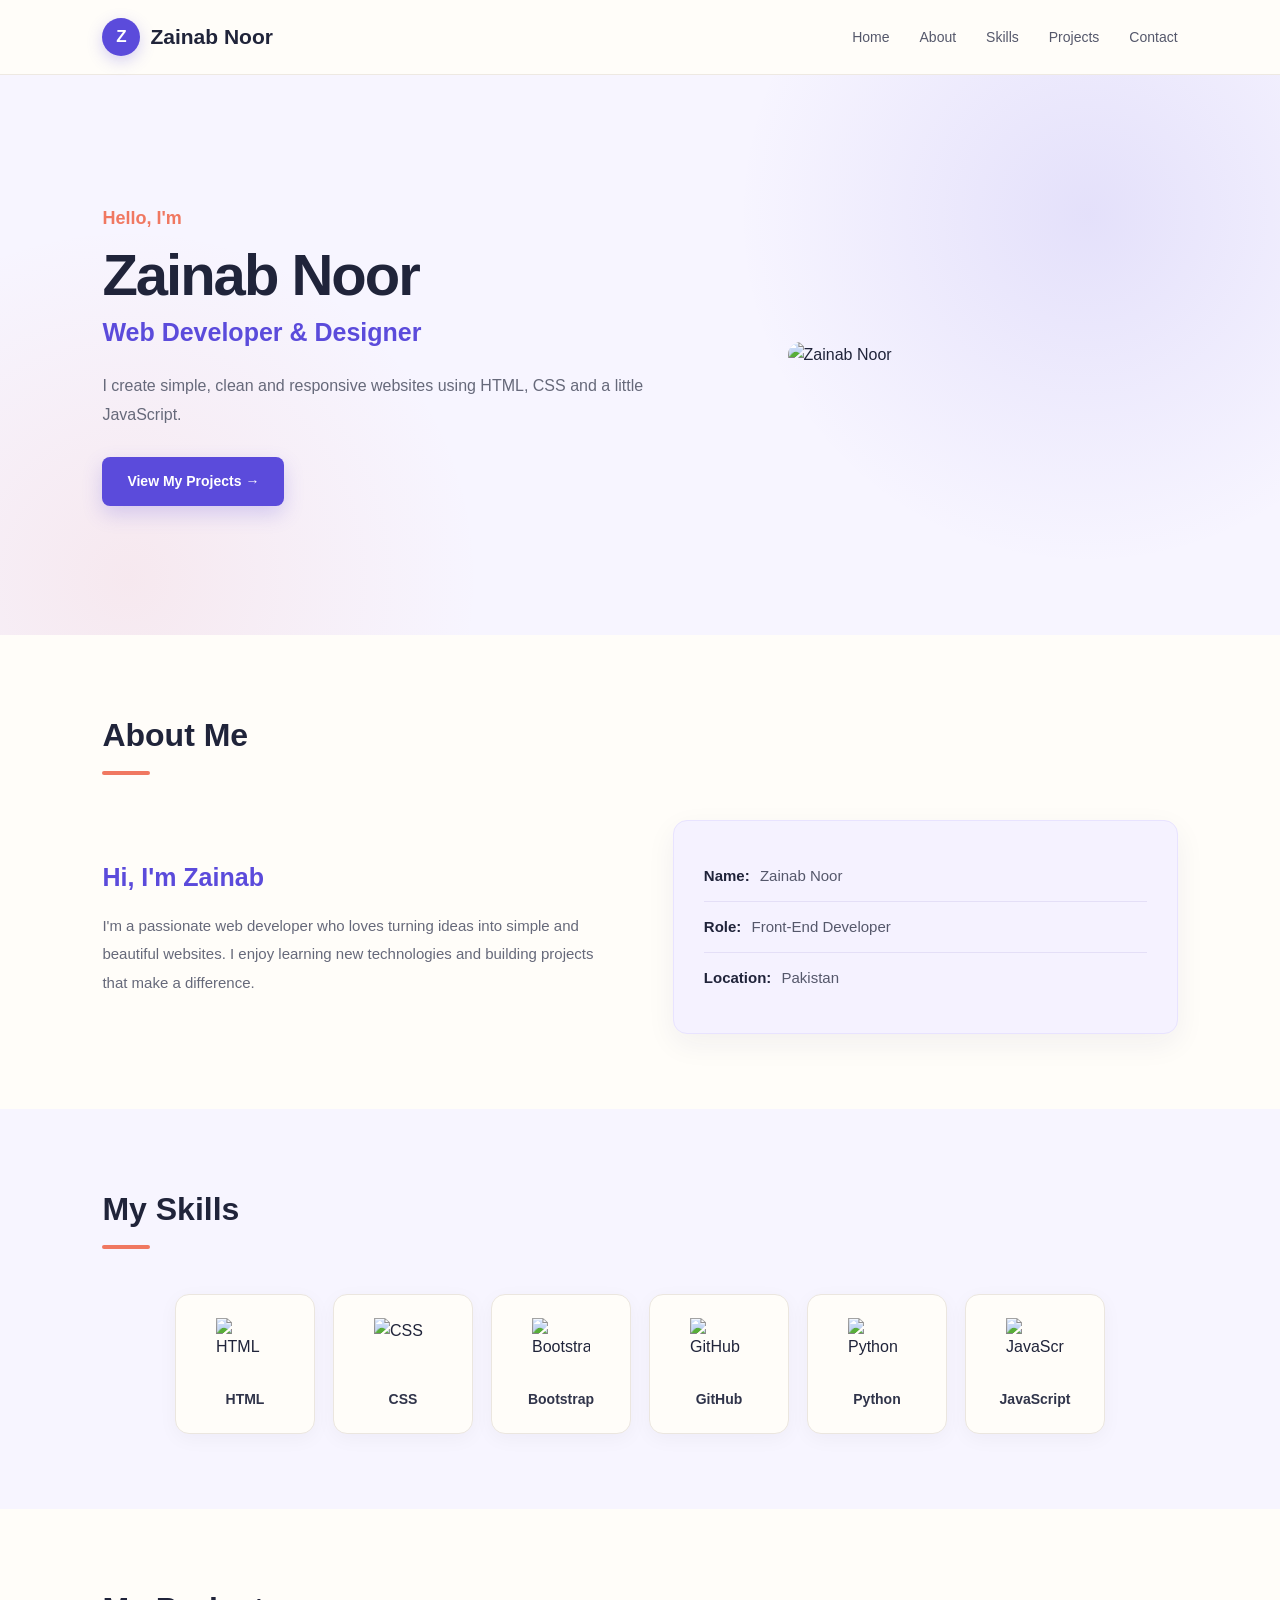
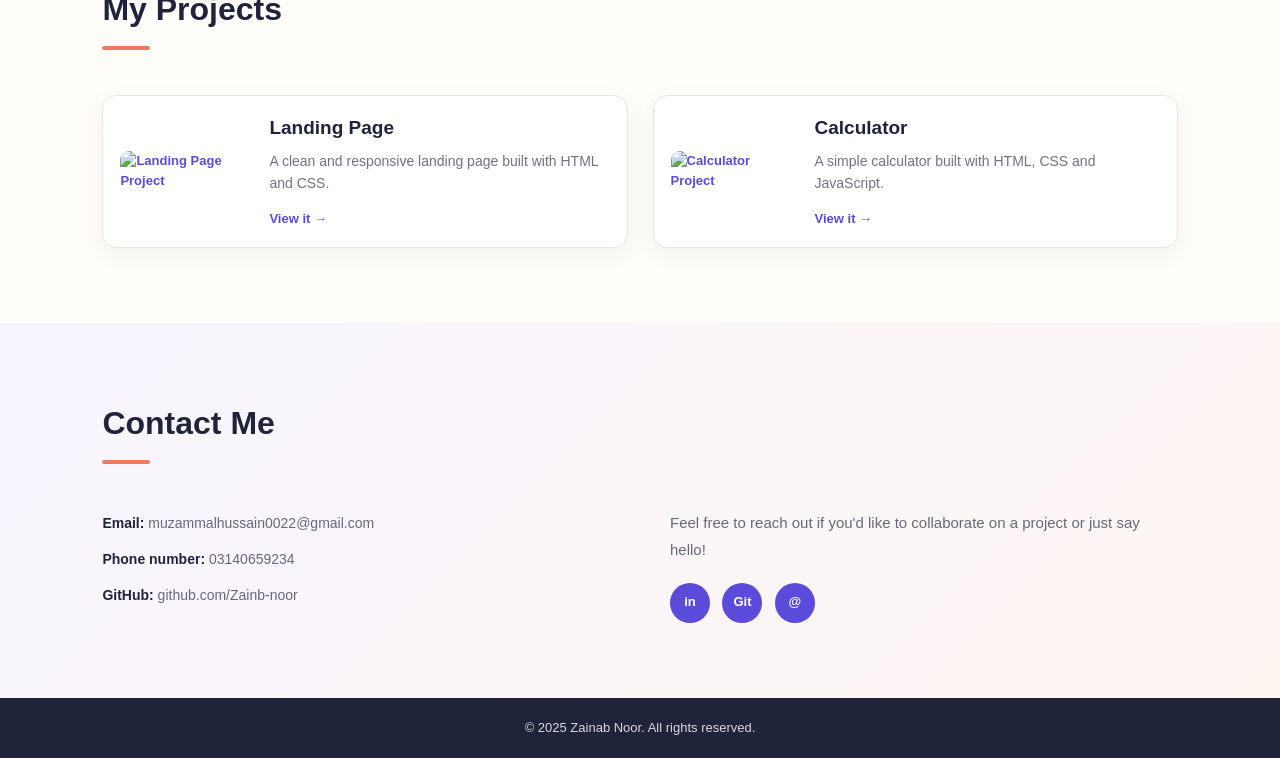
==== WebDev-L1-PersonalPortfolio/index.html @ 549c1858 "Add files via upload" ====
<!DOCTYPE html>
<html lang="en">

<head>
    <meta charset="UTF-8">
    <meta name="viewport" content="width=device-width, initial-scale=1.0">

    <title>Zainab Noor - Portfolio</title>

    <link rel="stylesheet" href="./style.css">
</head>

<body>

    <!-- =========================
         NAVBAR
    ========================== -->

    <nav>

        <div class="logo">
            <span>Z</span>
            Zainab Noor
        </div>

        <ul class="nav-list">
            <li><a href="#home">Home</a></li>
            <li><a href="#about">About</a></li>
            <li><a href="#skills">Skills</a></li>
            <li><a href="#projects">Projects</a></li>
            <li><a href="#contact">Contact</a></li>
        </ul>

    </nav>


    <!-- =========================
         HOME
    ========================== -->

    <section class="home" id="home">

        <div class="home-text">

            <h4>Hello, I'm</h4>

            <h1>Zainab Noor</h1>

            <h2>Web Developer &amp; Designer</h2>

            <p>
                I create simple, clean and responsive websites
                using HTML, CSS and a little JavaScript.
            </p>

            <a href="#projects" class="btn">
                View My Projects &rarr;
            </a>

        </div>


        <!-- YOUR IMAGE -->

        <div class="home-image">

            <img src="./znb.png" alt="Zainab Noor">

        </div>

    </section>


    <!-- =========================
         ABOUT
    ========================== -->

    <section id="about">

        <h2 class="title">About Me</h2>

        <div class="about-box">


            <div class="about-text">

                <h3>Hi, I'm Zainab</h3>

                <p>
                    I'm a passionate web developer who loves turning
                    ideas into simple and beautiful websites. I enjoy
                    learning new technologies and building projects
                    that make a difference.
                </p>

            </div>


            <div class="about-info">

                <div class="info">

                    <p>
                        <strong>Name:</strong>
                        Zainab Noor
                    </p>

                </div>


                <div class="info">

                    <p>
                        <strong>Role:</strong>
                        Front-End Developer
                    </p>

                </div>


                <div class="info">

                    <p>
                        <strong>Location:</strong>
                        Pakistan
                    </p>

                </div>

            </div>

        </div>

    </section>


    <!-- =========================
         SKILLS
    ========================== -->

    <section class="skills-section" id="skills">

        <h2 class="title">My Skills</h2>

        <div class="skills">


            <!-- HTML -->

            <div class="skill">

                <img src="./t4.png" alt="HTML">

                <p>HTML</p>

            </div>


            <!-- CSS -->

            <div class="skill">

                <img src="./t6.png" alt="CSS">

                <p>CSS</p>

            </div>


            <!-- BOOTSTRAP -->

            <div class="skill">

                <img src="./t7.png" alt="Bootstrap">

                <p>Bootstrap</p>

            </div>


            <!-- GITHUB -->

            <div class="skill">

                <img src="./t8.png" alt="GitHub">

                <p>GitHub</p>

            </div>


            <!-- PYTHON -->

            <div class="skill">

                <img src="./t9.png" alt="Python">

                <p>Python</p>

            </div>


            <!-- JAVASCRIPT -->

            <div class="skill">

                <img src="./t10.png" alt="JavaScript">

                <p>JavaScript</p>

            </div>

        </div>

    </section>


    <!-- =========================
         PROJECTS
    ========================== -->

    <section id="projects">

        <h2 class="title">My Projects</h2>

        <div class="project-list">


            <!-- PROJECT 1 -->

            <div class="project">

                <a href="./file.html">

                    <img
                        src="./landing.png"
                        alt="Landing Page Project"
                    >

                </a>


                <div>

                    <h3>Landing Page</h3>

                    <p>
                        A clean and responsive landing page
                        built with HTML and CSS.
                    </p>

                    <a href="./file.html">
                        View it &rarr;
                    </a>

                </div>

            </div>


            <!-- PROJECT 2 -->

            <div class="project">

                <a href="./calculator.html">

                    <img
                        src="./calucator.png"
                        alt="Calculator Project"
                    >

                </a>


                <div>

                    <h3>Calculator</h3>

                    <p>
                        A simple calculator built with
                        HTML, CSS and JavaScript.
                    </p>

                    <a href="./calculator.html">
                        View it &rarr;
                    </a>

                </div>

            </div>

        </div>

    </section>


    <!-- =========================
         CONTACT
    ========================== -->

    <section class="contact-section" id="contact">

        <h2 class="title">Contact Me</h2>

        <div class="contact-box">


            <!-- CONTACT INFORMATION -->

            <div class="contact-info">

                <p>

                    <strong>Email:</strong>

                    muzammalhussain0022@gmail.com

                </p>


                <p>

                    <strong>Phone number:</strong>

                    03140659234

                </p>


                <p>

                    <strong>GitHub:</strong>

                    github.com/Zainb-noor

                </p>

            </div>


            <!-- CONTACT MESSAGE -->

            <div class="contact-text">

                <p>
                    Feel free to reach out if you'd like to
                    collaborate on a project or just say hello!
                </p>


                <div class="social">

                    <a href="#" aria-label="LinkedIn">
                        in
                    </a>

                    <a href="#" aria-label="GitHub">
                        Git
                    </a>

                    <a href="#" aria-label="Email">
                        @
                    </a>

                </div>

            </div>

        </div>

    </section>


    <!-- =========================
            FOOTER
    ========================== -->

    <footer>

        &copy; 2025 Zainab Noor. All rights reserved.

    </footer>


</body>

</html>
---- WebDev-L1-PersonalPortfolio/style.css ----
/* =========================
   RESET
========================= */

* {
    margin: 0;
    padding: 0;
    box-sizing: border-box;
}

html {
    scroll-behavior: smooth;
}

body {
    font-family: Arial, Helvetica, sans-serif;
    color: #20243a;
    background: #fffdf9;
    line-height: 1.6;
}


/* =========================
   NAVBAR
========================= */

nav {
    width: 100%;
    display: flex;
    justify-content: space-between;
    align-items: center;

    padding: 18px 8%;

    background: rgba(255, 253, 249, 0.96);
    border-bottom: 1px solid #eee9e2;

    position: sticky;
    top: 0;
    z-index: 100;

    backdrop-filter: blur(10px);
}

.logo {
    display: flex;
    align-items: center;
    gap: 10px;

    color: #20243a;
    font-size: 21px;
    font-weight: 700;
}

.logo span {
    width: 38px;
    height: 38px;

    display: flex;
    justify-content: center;
    align-items: center;

    color: white;
    background: #5b4bdb;

    border-radius: 50%;

    font-size: 17px;
    box-shadow: 0 5px 15px rgba(91, 75, 219, 0.25);
}

.nav-list {
    display: flex;
    align-items: center;
    gap: 30px;

    list-style: none;
}

.nav-list a {
    position: relative;

    color: #55586b;
    text-decoration: none;

    font-size: 14px;
    font-weight: 500;

    transition: 0.3s;
}

.nav-list a::after {
    content: "";

    position: absolute;
    left: 0;
    bottom: -7px;

    width: 0;
    height: 2px;

    background: #f07861;

    transition: 0.3s;
}

.nav-list a:hover {
    color: #5b4bdb;
}

.nav-list a:hover::after {
    width: 100%;
}


/* =========================
   HOME
========================= */

.home {
    min-height: 560px;

    padding: 80px 8%;

    display: flex;
    justify-content: space-between;
    align-items: center;
    gap: 50px;

    background:
        radial-gradient(
            circle at 85% 25%,
            rgba(91, 75, 219, 0.12),
            transparent 30%
        ),
        radial-gradient(
            circle at 10% 90%,
            rgba(240, 120, 97, 0.10),
            transparent 28%
        ),
        #f7f5ff;
}

.home-text {
    width: 55%;
}

.home-text h4 {
    margin-bottom: 10px;

    color: #f07861;

    font-size: 18px;
    font-weight: 600;
}

.home-text h1 {
    margin-bottom: 5px;

    color: #20243a;

    font-size: 58px;
    line-height: 1.1;
    letter-spacing: -2px;
}

.home-text h2 {
    margin-bottom: 20px;

    color: #5b4bdb;

    font-size: 25px;
    font-weight: 600;
}

.home-text p {
    max-width: 560px;

    color: #66697a;

    font-size: 16px;
    line-height: 1.8;
}

.btn {
    display: inline-block;

    margin-top: 28px;
    padding: 13px 25px;

    color: white;
    background: #5b4bdb;

    border-radius: 8px;

    text-decoration: none;
    font-size: 14px;
    font-weight: 600;

    box-shadow: 0 8px 20px rgba(91, 75, 219, 0.22);

    transition: 0.3s;
}

.btn:hover {
    background: #4838c5;
    transform: translateY(-3px);

    box-shadow: 0 12px 25px rgba(91, 75, 219, 0.28);
}


/* =========================
   HOME IMAGE
========================= */

.home-image {
    width: 40%;

    display: flex;
    justify-content: center;
    align-items: center;
}

.home-image img {
    width: 350px;
    max-width: 100%;

    border-radius: 20px;

    transition: 0.4s;
}

.home-image img:hover {
    transform: translateY(-8px);
}


/* =========================
   COMMON SECTION
========================= */

section {
    padding: 75px 8%;
}

.title {
    position: relative;

    margin-bottom: 45px;

    color: #20243a;

    font-size: 32px;
    font-weight: 700;
}

.title::after {
    content: "";

    display: block;

    width: 48px;
    height: 4px;

    margin-top: 10px;

    background: #f07861;

    border-radius: 10px;
}


/* =========================
   ABOUT
========================= */

#about {
    background: #fffdf9;
}

.about-box {
    display: flex;
    align-items: center;

    gap: 70px;
}

.about-text {
    width: 50%;
}

.about-text h3 {
    margin-bottom: 15px;

    color: #5b4bdb;

    font-size: 25px;
}

.about-text p {
    color: #66697a;

    font-size: 15px;
    line-height: 1.9;
}

.about-info {
    width: 50%;

    padding: 30px;

    background: #f5f2ff;

    border: 1px solid #e8e3ff;
    border-radius: 14px;

    box-shadow: 0 10px 30px rgba(40, 35, 80, 0.06);
}

.info {
    padding: 13px 0;

    border-bottom: 1px solid #e4dff7;
}

.info:last-child {
    border-bottom: none;
}

.info p {
    color: #55586b;

    font-size: 15px;
}

.info strong {
    color: #20243a;
    margin-right: 6px;
}


/* =========================
   SKILLS
========================= */

.skills-section {
    background: #f7f5ff;
}

.skills {
    display: flex;
    justify-content: center;
    gap: 18px;
    flex-wrap: wrap;
}

.skill {
    width: 140px;
    height: 140px;

    display: flex;
    flex-direction: column;
    justify-content: center;
    align-items: center;

    background: #fffdf9;

    border: 1px solid #ebe6df;
    border-radius: 14px;

    transition: 0.3s;

    box-shadow: 0 5px 20px rgba(30, 30, 50, 0.04);
}

.skill img {
    width: 58px;
    height: 58px;

    object-fit: contain;

    margin-bottom: 12px;
}

.skill p {
    color: #30344a;

    font-size: 14px;
    font-weight: 600;
}

.skill:hover {
    transform: translateY(-8px);

    border-color: #d8d1ff;

    box-shadow: 0 15px 30px rgba(91, 75, 219, 0.12);
}


/* =========================
   PROJECTS
========================= */

#projects {
    background: #fffdf9;
}

.project-list {
    display: flex;
    gap: 25px;
}

.project {
    width: 50%;

    display: flex;
    align-items: center;
    gap: 20px;

    padding: 17px;

    background: white;

    border: 1px solid #ebe6df;
    border-radius: 14px;

    box-shadow: 0 7px 25px rgba(30, 30, 50, 0.05);

    transition: 0.3s;
}

.project:hover {
    transform: translateY(-6px);

    border-color: #ddd7ff;

    box-shadow: 0 15px 35px rgba(40, 35, 80, 0.10);
}

.project img {
    width: 180px;
    height: 130px;

    object-fit: cover;

    border-radius: 9px;

    flex-shrink: 0;

    transition: 0.3s;
}

.project:hover img {
    transform: scale(1.02);
}

.project h3 {
    margin-bottom: 7px;

    color: #20243a;

    font-size: 19px;
}

.project p {
    margin-bottom: 10px;

    color: #707284;

    font-size: 14px;
    line-height: 1.6;
}

.project a {
    color: #5b4bdb;

    font-size: 13px;
    font-weight: 600;

    text-decoration: none;

    transition: 0.3s;
}

.project a:hover {
    color: #f07861;
}


/* =========================
   CONTACT
========================= */

.contact-section {
    background:
        linear-gradient(
            135deg,
            #f7f5ff,
            #fff6f2
        );
}

.contact-box {
    display: flex;

    justify-content: space-between;
    gap: 60px;
}

.contact-info,
.contact-text {
    width: 50%;
}

.contact-info p {
    margin-bottom: 8px;

    color: #66697a;

    line-height: 2;
    font-size: 14px;
}

.contact-info strong {
    color: #20243a;
}

.contact-text p {
    color: #66697a;

    line-height: 1.8;
    font-size: 15px;
}

.social {
    margin-top: 20px;
}

.social a {
    width: 40px;
    height: 40px;

    display: inline-flex;

    justify-content: center;
    align-items: center;

    margin-right: 8px;

    color: white;
    background: #5b4bdb;

    border-radius: 50%;

    text-decoration: none;

    font-size: 13px;
    font-weight: bold;

    transition: 0.3s;
}

.social a:hover {
    background: #f07861;

    transform: translateY(-4px);
}


/* =========================
   FOOTER
========================= */

footer {
    padding: 20px;

    color: #d9d8e4;
    background: #20243a;

    text-align: center;

    font-size: 13px;
}


/* =========================
   TABLET
========================= */

@media (max-width: 800px) {

    nav {
        padding: 16px 5%;

        flex-direction: column;
        gap: 15px;
    }

    .nav-list {
        gap: 20px;

        flex-wrap: wrap;
        justify-content: center;
    }

    .home {
        padding: 70px 6%;

        flex-direction: column;
        text-align: center;
    }

    .home-text {
        width: 100%;
    }

    .home-text h1 {
        font-size: 45px;
    }

    .home-text p {
        margin: auto;
    }

    .home-image {
        width: 100%;
    }

    .home-image img {
        width: 300px;
    }

    .about-box {
        flex-direction: column;

        gap: 35px;
    }

    .about-text,
    .about-info {
        width: 100%;
    }

    .project-list {
        flex-direction: column;
    }

    .project {
        width: 100%;
    }

    .contact-box {
        flex-direction: column;

        gap: 30px;
    }

    .contact-info,
    .contact-text {
        width: 100%;
    }
}


/* =========================
   MOBILE
========================= */

@media (max-width: 500px) {

    nav {
        padding: 15px 20px;
    }

    .logo {
        font-size: 19px;
    }

    .nav-list {
        gap: 14px;
    }

    .nav-list a {
        font-size: 13px;
    }

    section {
        padding: 55px 20px;
    }

    .home {
        padding: 60px 20px;
    }

    .home-text h1 {
        font-size: 38px;
        letter-spacing: -1px;
    }

    .home-text h2 {
        font-size: 20px;
    }

    .title {
        font-size: 28px;
    }

    .about-info {
        padding: 20px;
    }

    .skills {
        gap: 12px;
    }

    .skill {
        width: 120px;
        height: 120px;
    }

    .skill img {
        width: 48px;
        height: 48px;
    }

    .project {
        flex-direction: column;

        text-align: center;
    }

    .project img {
        width: 100%;
        height: 190px;
    }

    .contact-box {
        gap: 25px;
    }
}
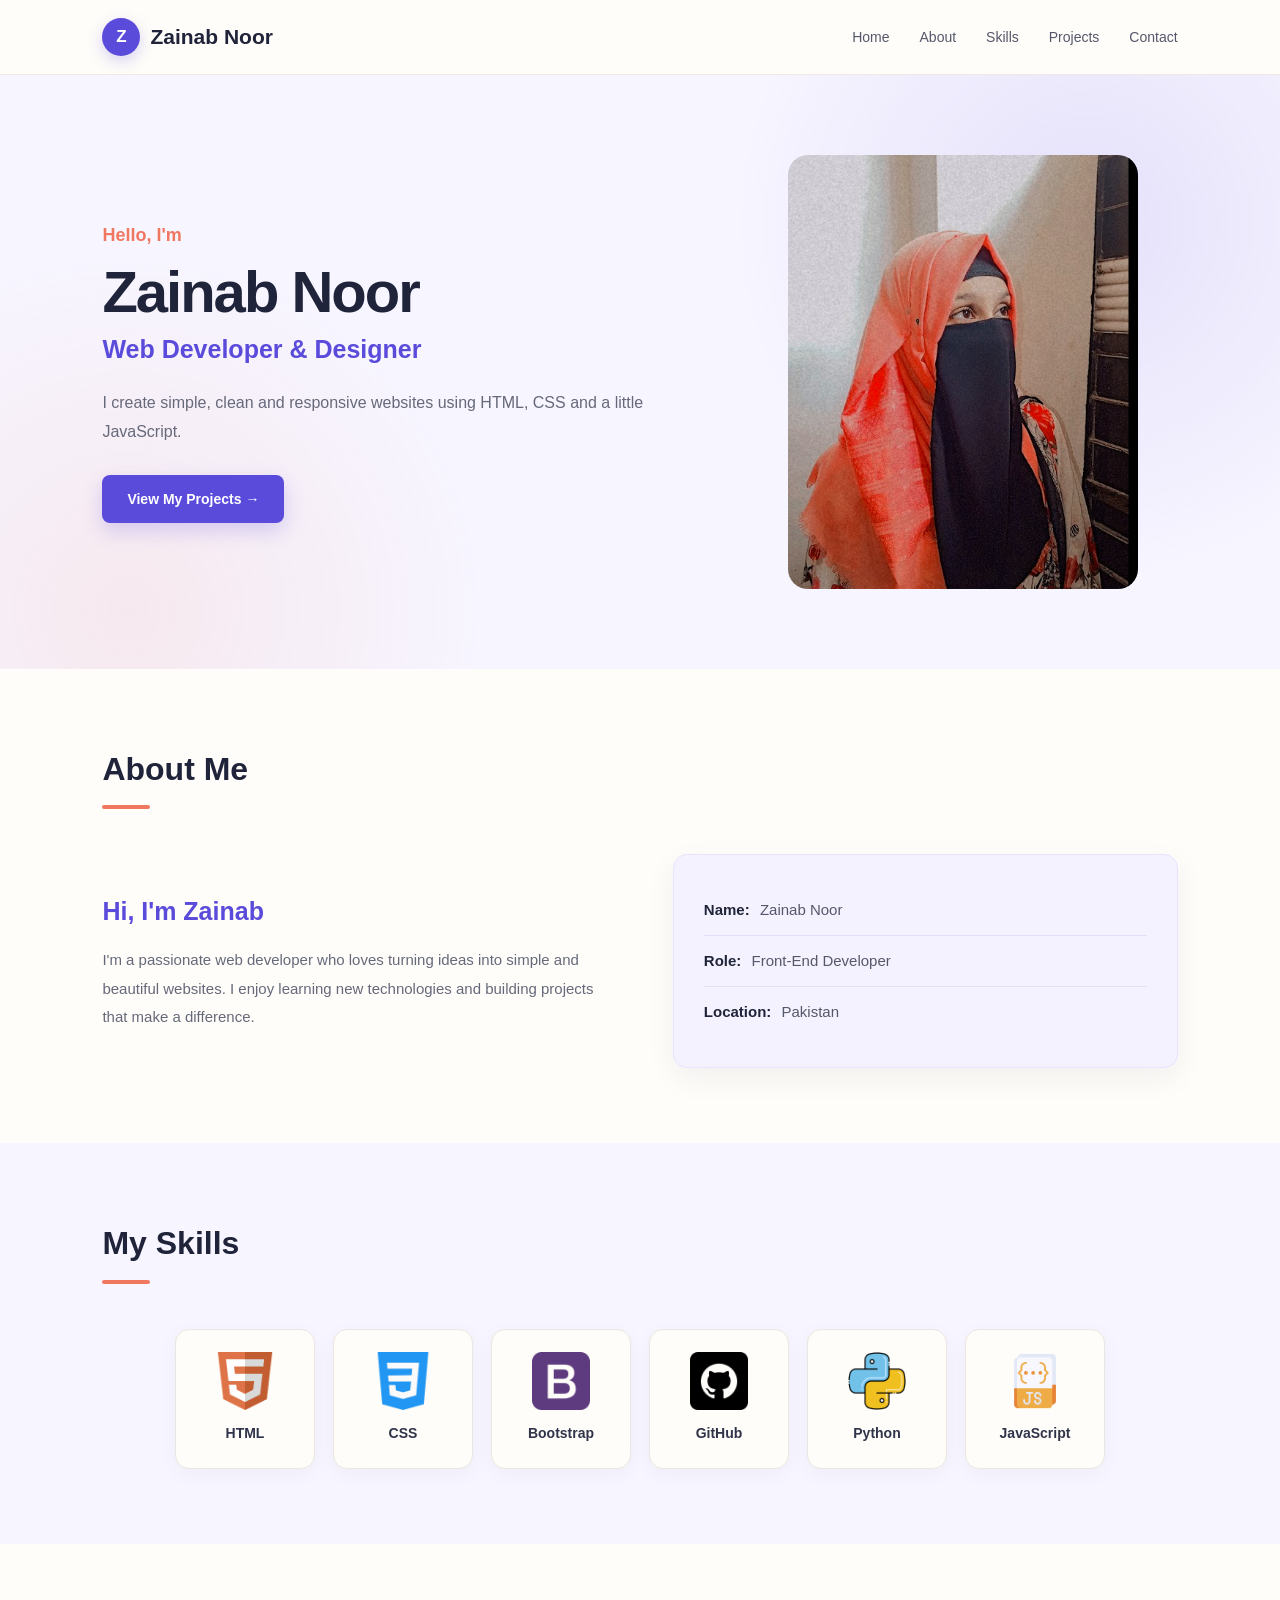
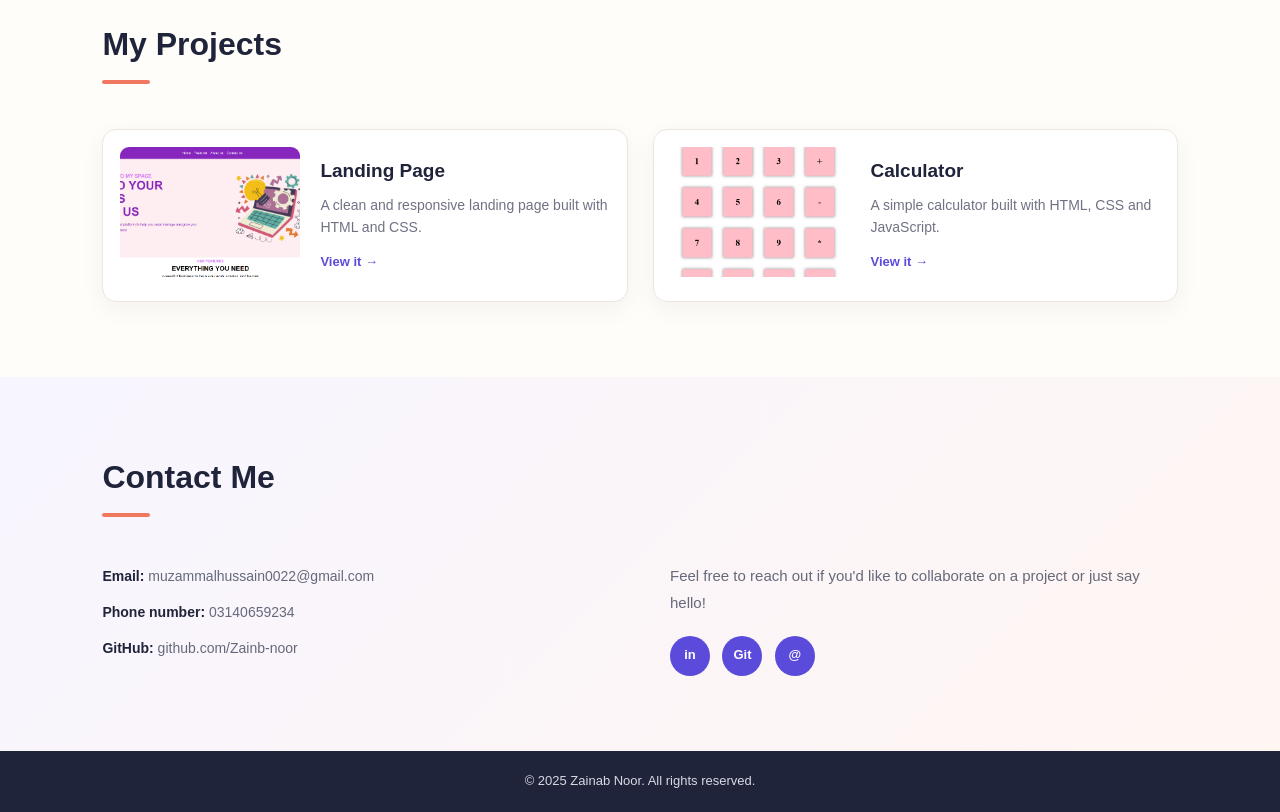
==== commit 66d53ccc: "Update index.html" ====
--- a/WebDev-L1-PersonalPortfolio/index.html
+++ b/WebDev-L1-PersonalPortfolio/index.html
@@ -64,7 +64,7 @@
 
         <div class="home-image">
 
-            <img src="./znb.png" alt="Zainab Noor">
+            <img src="images/znb.png" alt="Zainab Noor">
 
         </div>
 
@@ -149,7 +149,7 @@
 
             <div class="skill">
 
-                <img src="./t4.png" alt="HTML">
+                <img src="images/t4.png" alt="HTML">
 
                 <p>HTML</p>
 
@@ -160,7 +160,7 @@
 
             <div class="skill">
 
-                <img src="./t6.png" alt="CSS">
+                <img src="images/t6.png" alt="CSS">
 
                 <p>CSS</p>
 
@@ -171,7 +171,7 @@
 
             <div class="skill">
 
-                <img src="./t7.png" alt="Bootstrap">
+                <img src="images/t7.png" alt="Bootstrap">
 
                 <p>Bootstrap</p>
 
@@ -182,7 +182,7 @@
 
             <div class="skill">
 
-                <img src="./t8.png" alt="GitHub">
+                <img src="images/t8.png" alt="GitHub">
 
                 <p>GitHub</p>
 
@@ -193,7 +193,7 @@
 
             <div class="skill">
 
-                <img src="./t9.png" alt="Python">
+                <img src="images/t9.png" alt="Python">
 
                 <p>Python</p>
 
@@ -204,7 +204,7 @@
 
             <div class="skill">
 
-                <img src="./t10.png" alt="JavaScript">
+                <img src="images/t10.png" alt="JavaScript">
 
                 <p>JavaScript</p>
 
@@ -230,10 +230,10 @@
 
             <div class="project">
 
-                <a href="./file.html">
+                <a href="https://Zainb-noor.github.io/OIBSIP/WebDev-L1-LandingPage/">
 
                     <img
-                        src="./landing.png"
+                        src="images/landing.png"
                         alt="Landing Page Project"
                     >
 
@@ -249,7 +249,7 @@
                         built with HTML and CSS.
                     </p>
 
-                    <a href="./file.html">
+                    <a href="https://Zainb-noor.github.io/OIBSIP/WebDev-L1-LandingPage/">
                         View it &rarr;
                     </a>
 
@@ -262,10 +262,10 @@
 
             <div class="project">
 
-                <a href="./calculator.html">
+                <a href="images/calculator.html">
 
                     <img
-                        src="./calucator.png"
+                        src="images/calucator.png"
                         alt="Calculator Project"
                     >
 
@@ -281,7 +281,7 @@
                         HTML, CSS and JavaScript.
                     </p>
 
-                    <a href="./calculator.html">
+                    <a href="images/calculator.html">
                         View it &rarr;
                     </a>
 
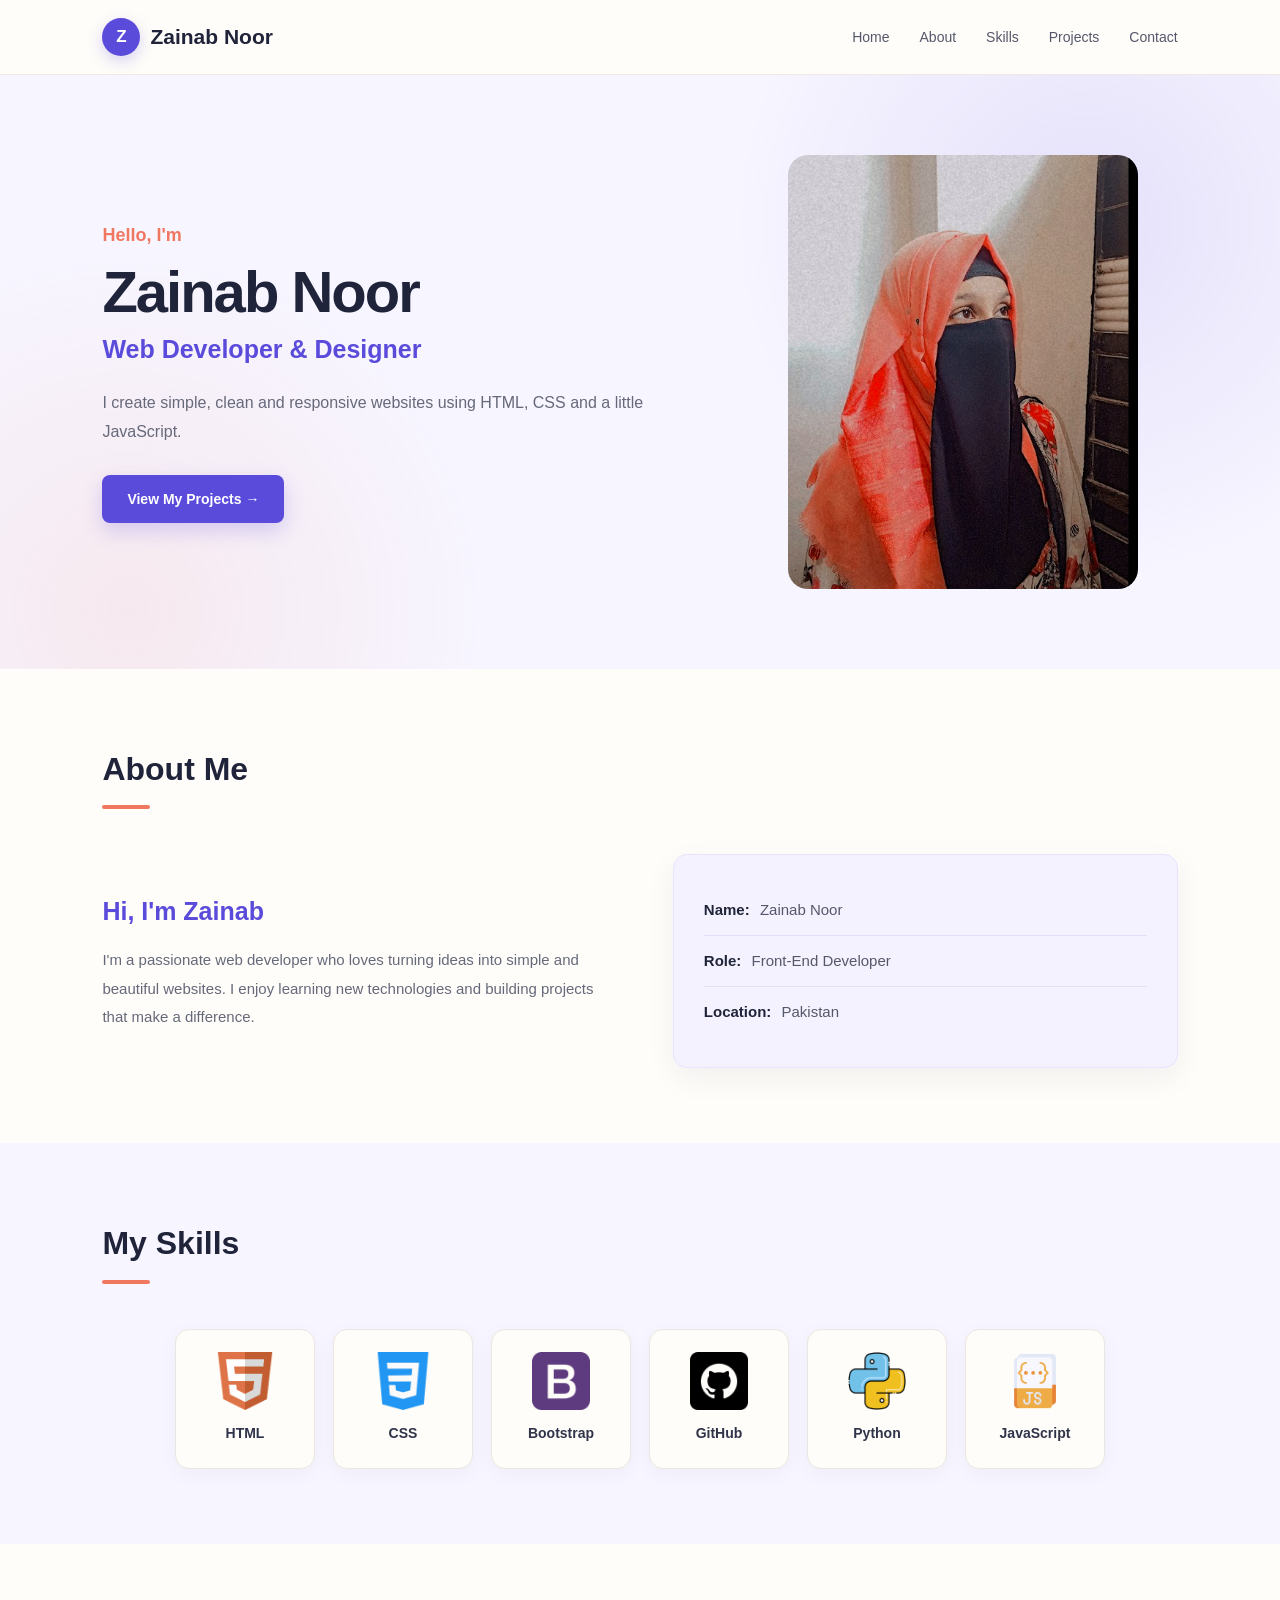
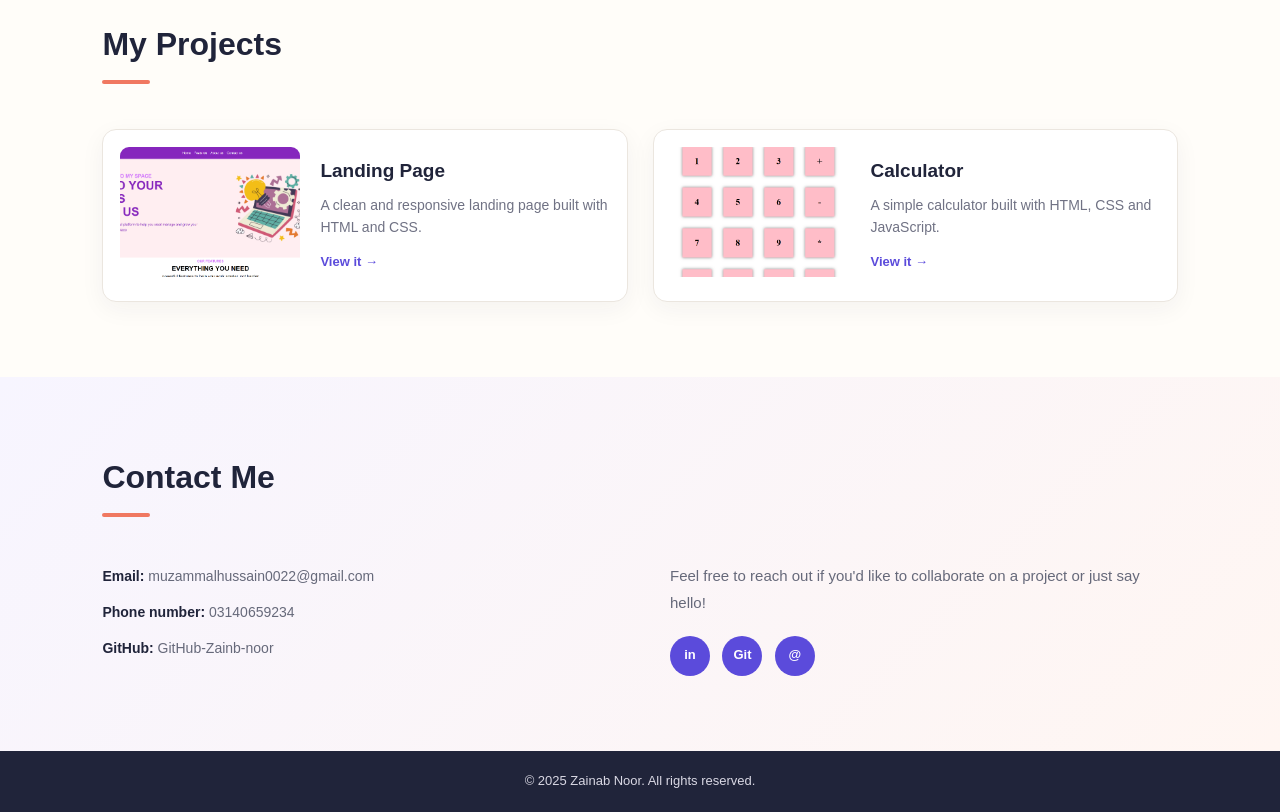
==== commit 5454339c: "Update index.html" ====
--- a/WebDev-L1-PersonalPortfolio/index.html
+++ b/WebDev-L1-PersonalPortfolio/index.html
@@ -331,7 +331,7 @@
 
                     <strong>GitHub:</strong>
 
-                    github.com/Zainb-noor
+                    GitHub-Zainb-noor
 
                 </p>
 
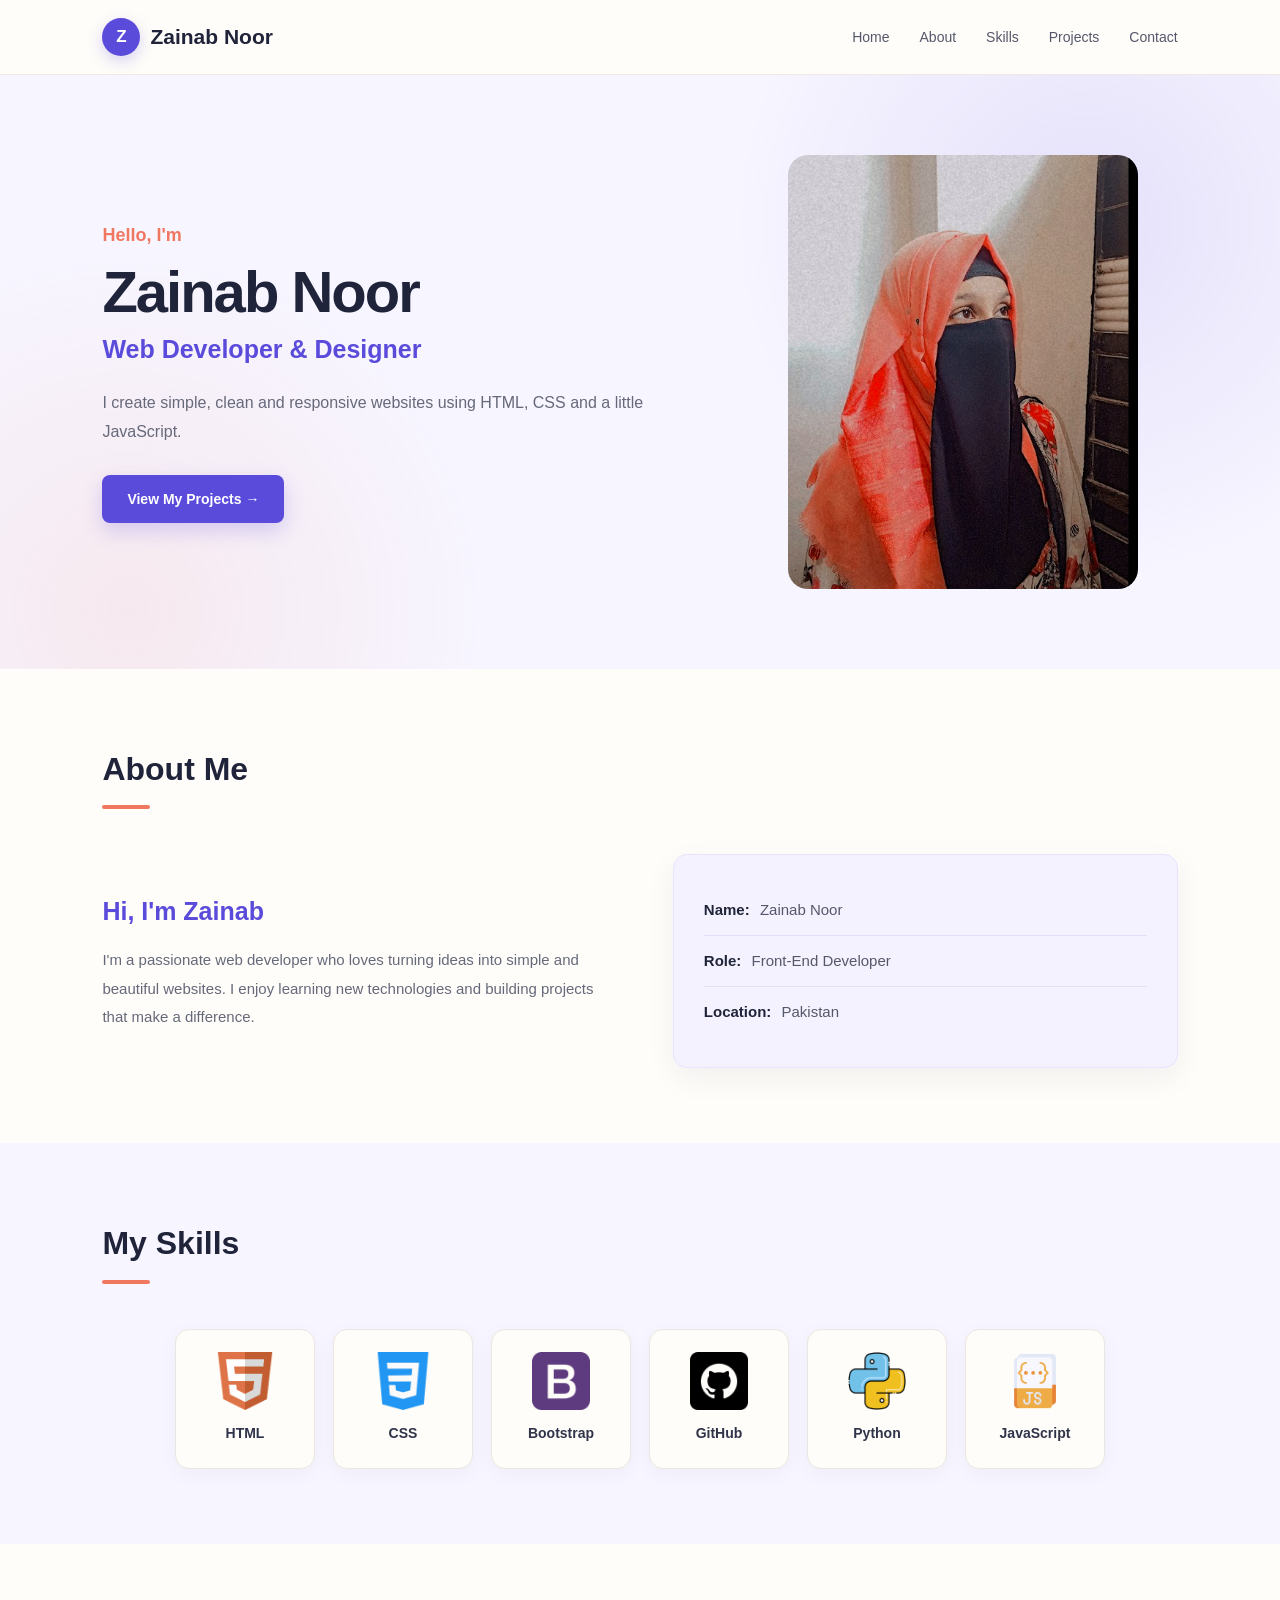
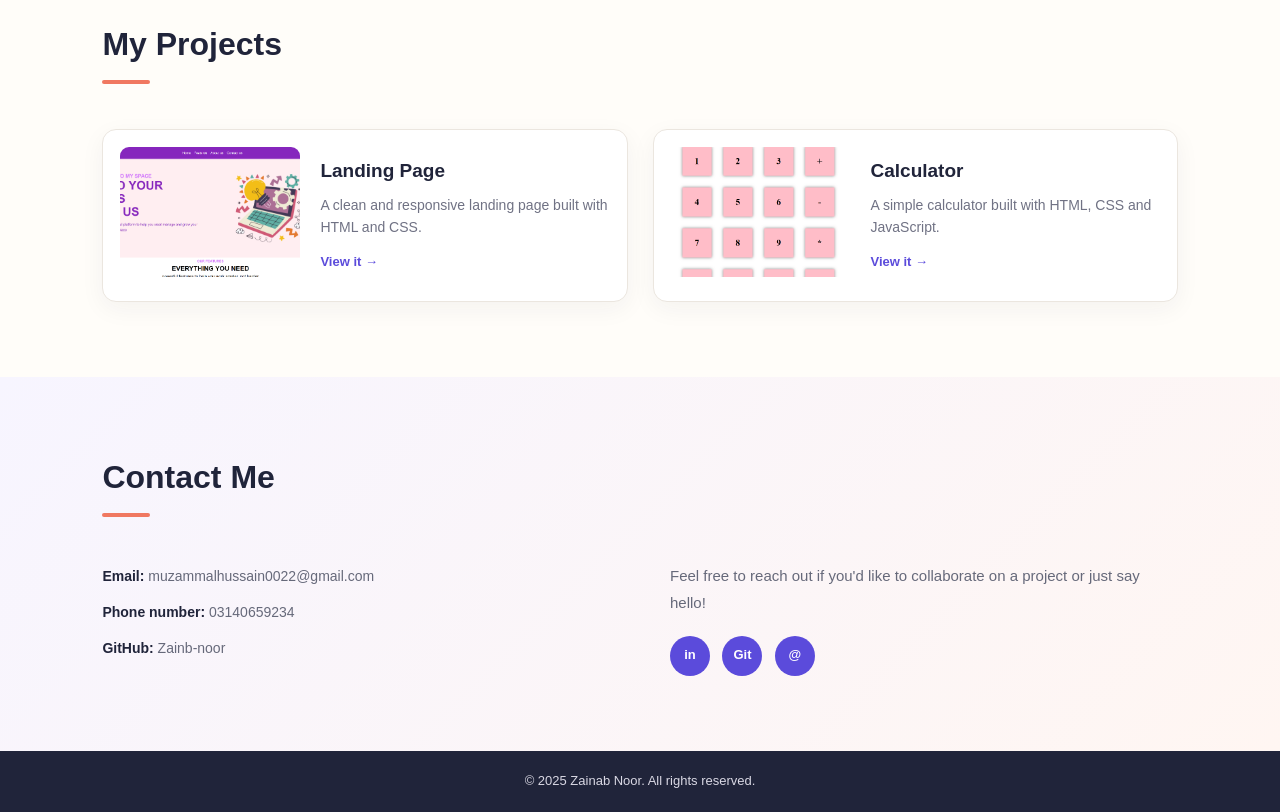
==== commit 671e570e: "Update index.html" ====
--- a/WebDev-L1-PersonalPortfolio/index.html
+++ b/WebDev-L1-PersonalPortfolio/index.html
@@ -325,13 +325,11 @@
                     03140659234
 
                 </p>
-
-
-                <p>
+               <p>
 
                     <strong>GitHub:</strong>
 
-                    GitHub-Zainb-noor
+                    Zainb-noor
 
                 </p>
 
@@ -350,15 +348,15 @@
 
                 <div class="social">
 
-                    <a href="#" aria-label="LinkedIn">
+                    <a href="https://www.linkedin.com/in/Zainab Noor" aria-label="LinkedIn">
                         in
                     </a>
 
-                    <a href="#" aria-label="GitHub">
+                    <a href="https://github.com/Zainb-noor" aria-label="GitHub" target="_blank">
                         Git
                     </a>
 
-                    <a href="#" aria-label="Email">
+                    <a href="mailto:muzammalhussain@gmail.com" aria-label="Email">
                         @
                     </a>
 
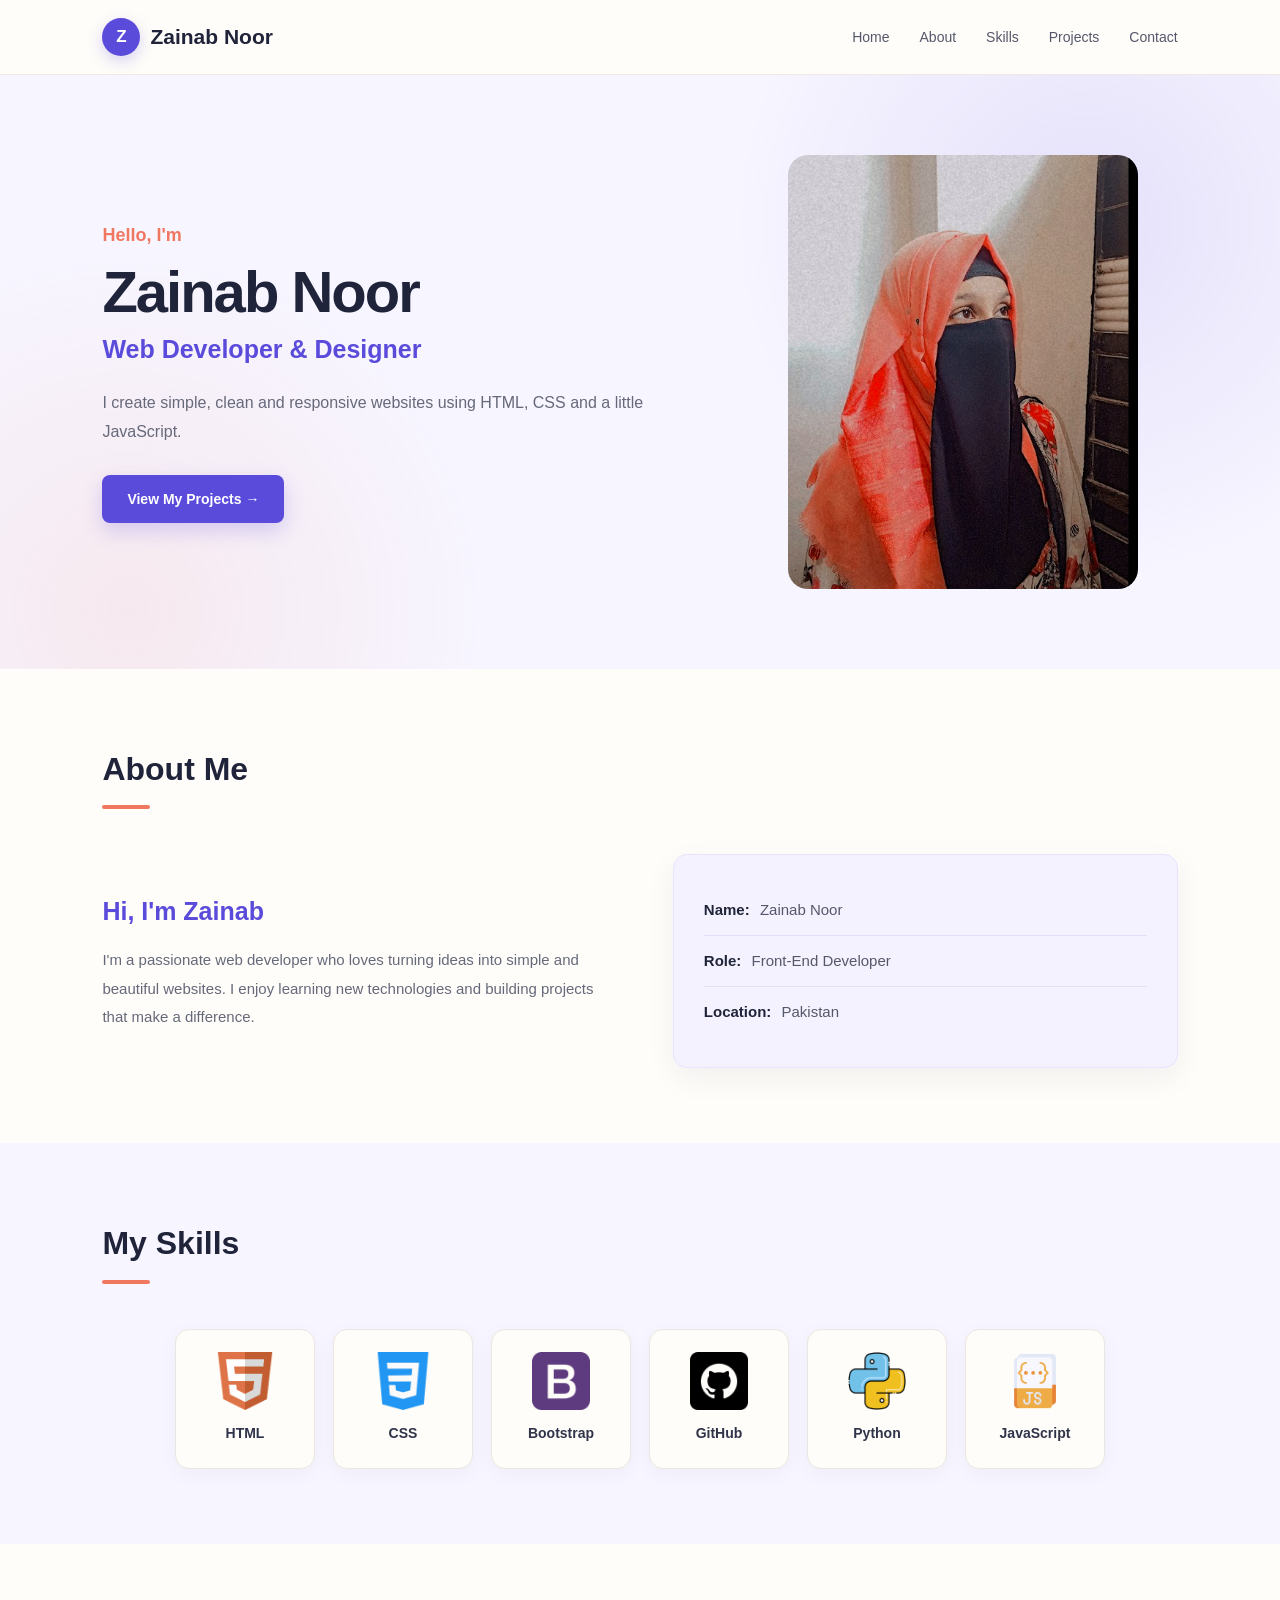
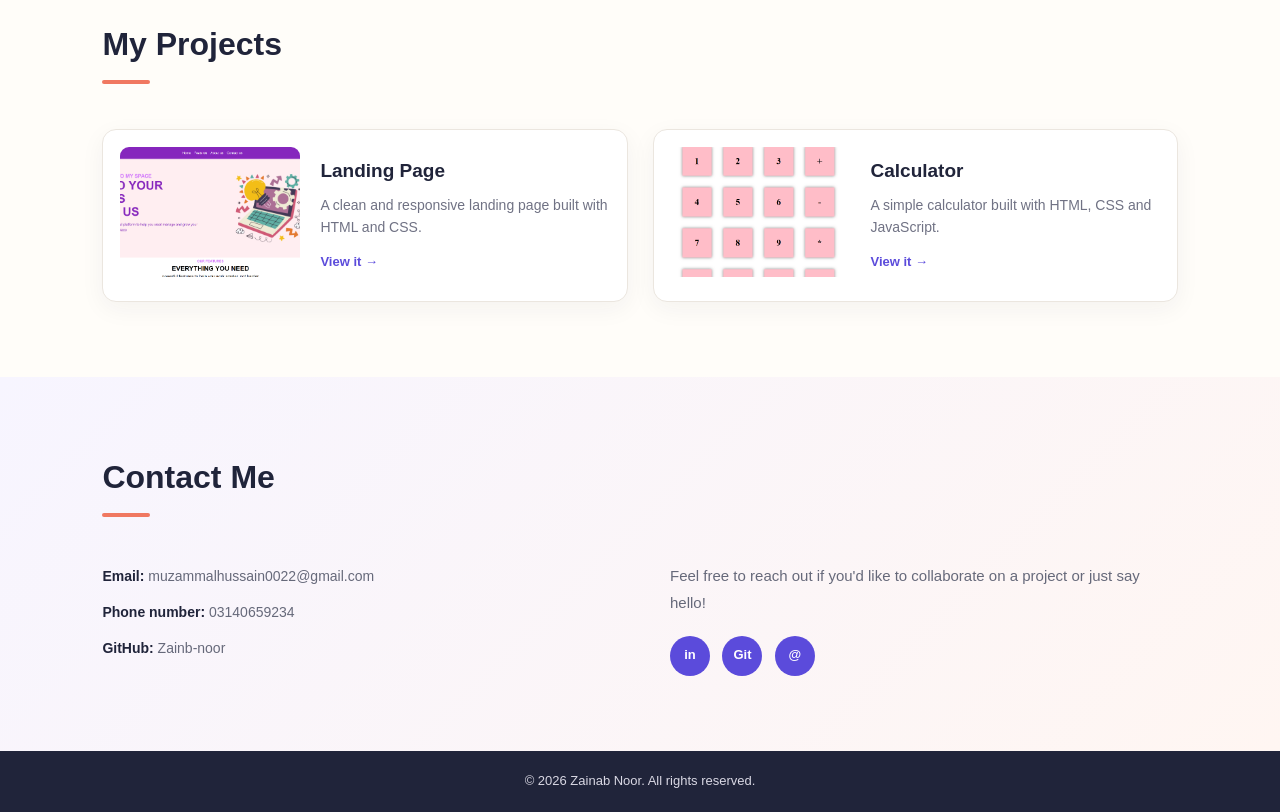
==== commit 9bedcef2: "Update index.html" ====
--- a/WebDev-L1-PersonalPortfolio/index.html
+++ b/WebDev-L1-PersonalPortfolio/index.html
@@ -375,7 +375,7 @@
 
     <footer>
 
-        &copy; 2025 Zainab Noor. All rights reserved.
+        &copy; 2026 Zainab Noor. All rights reserved.
 
     </footer>
 
